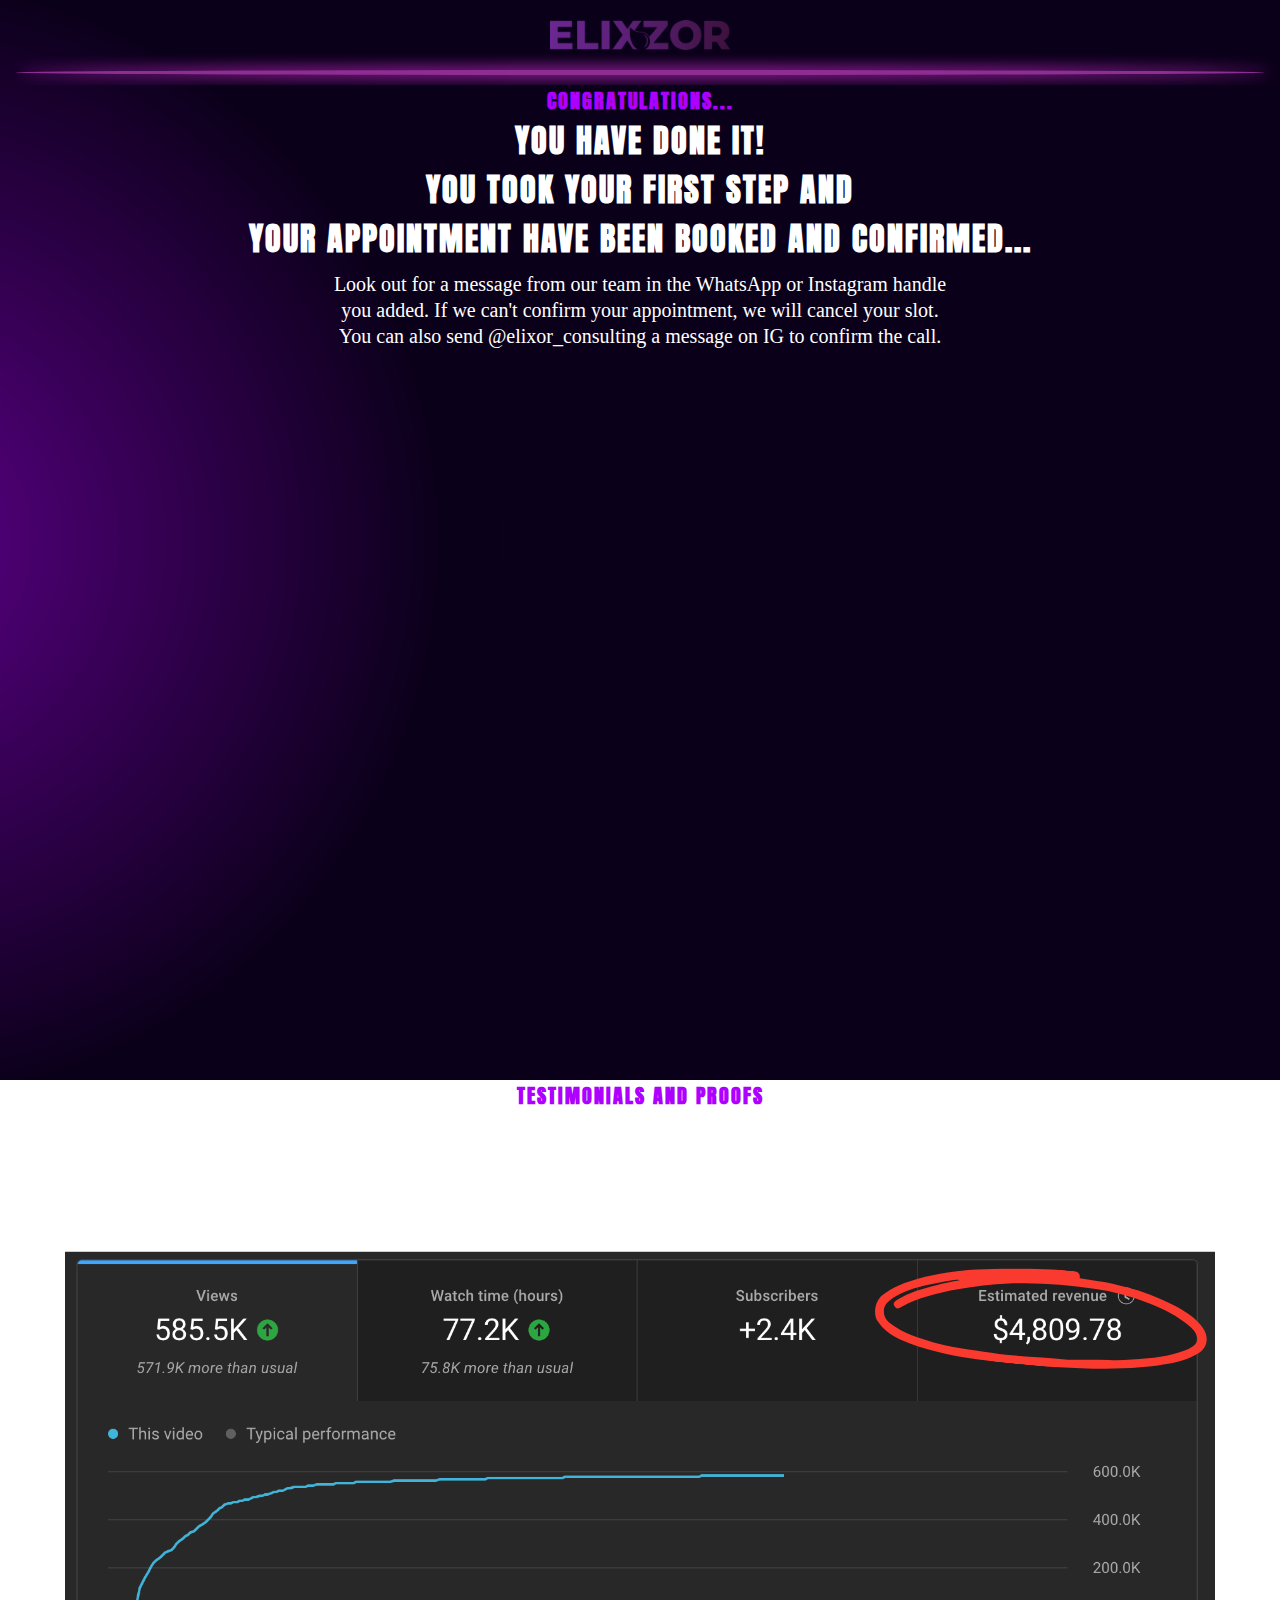
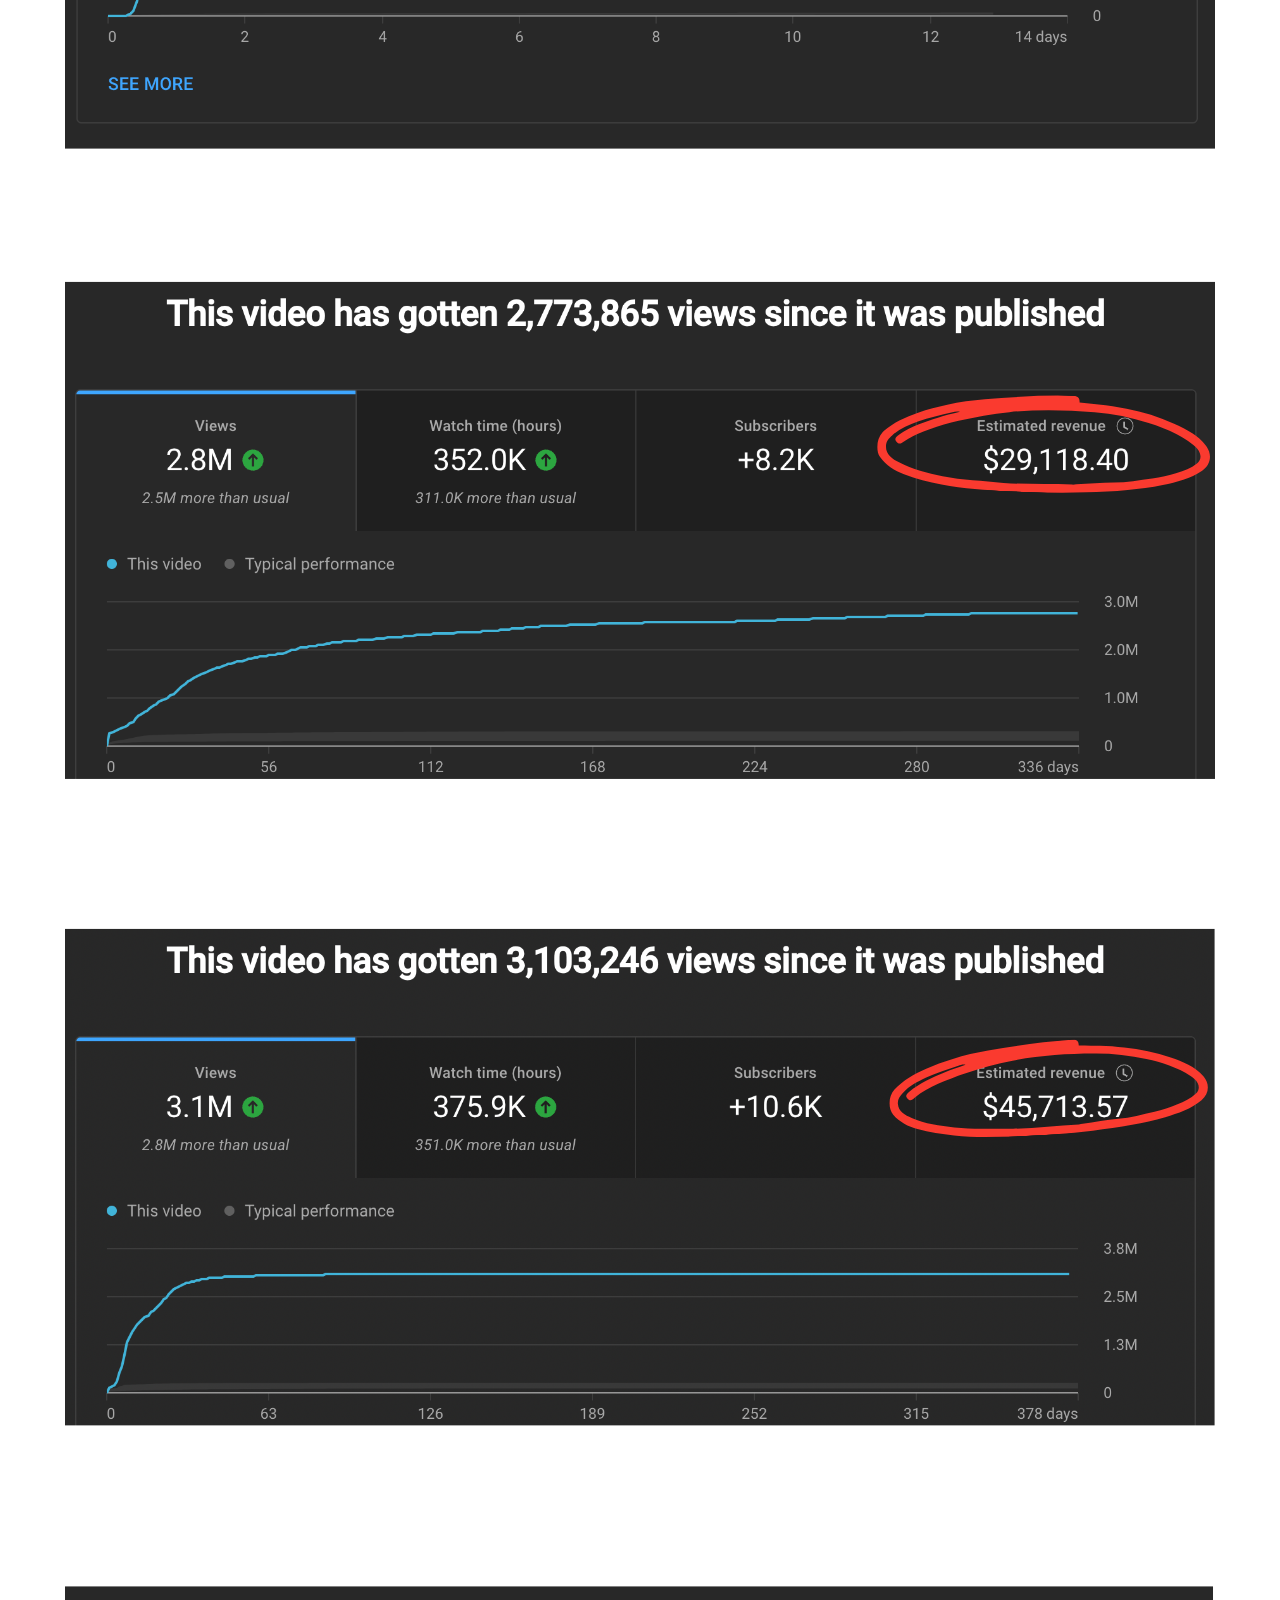
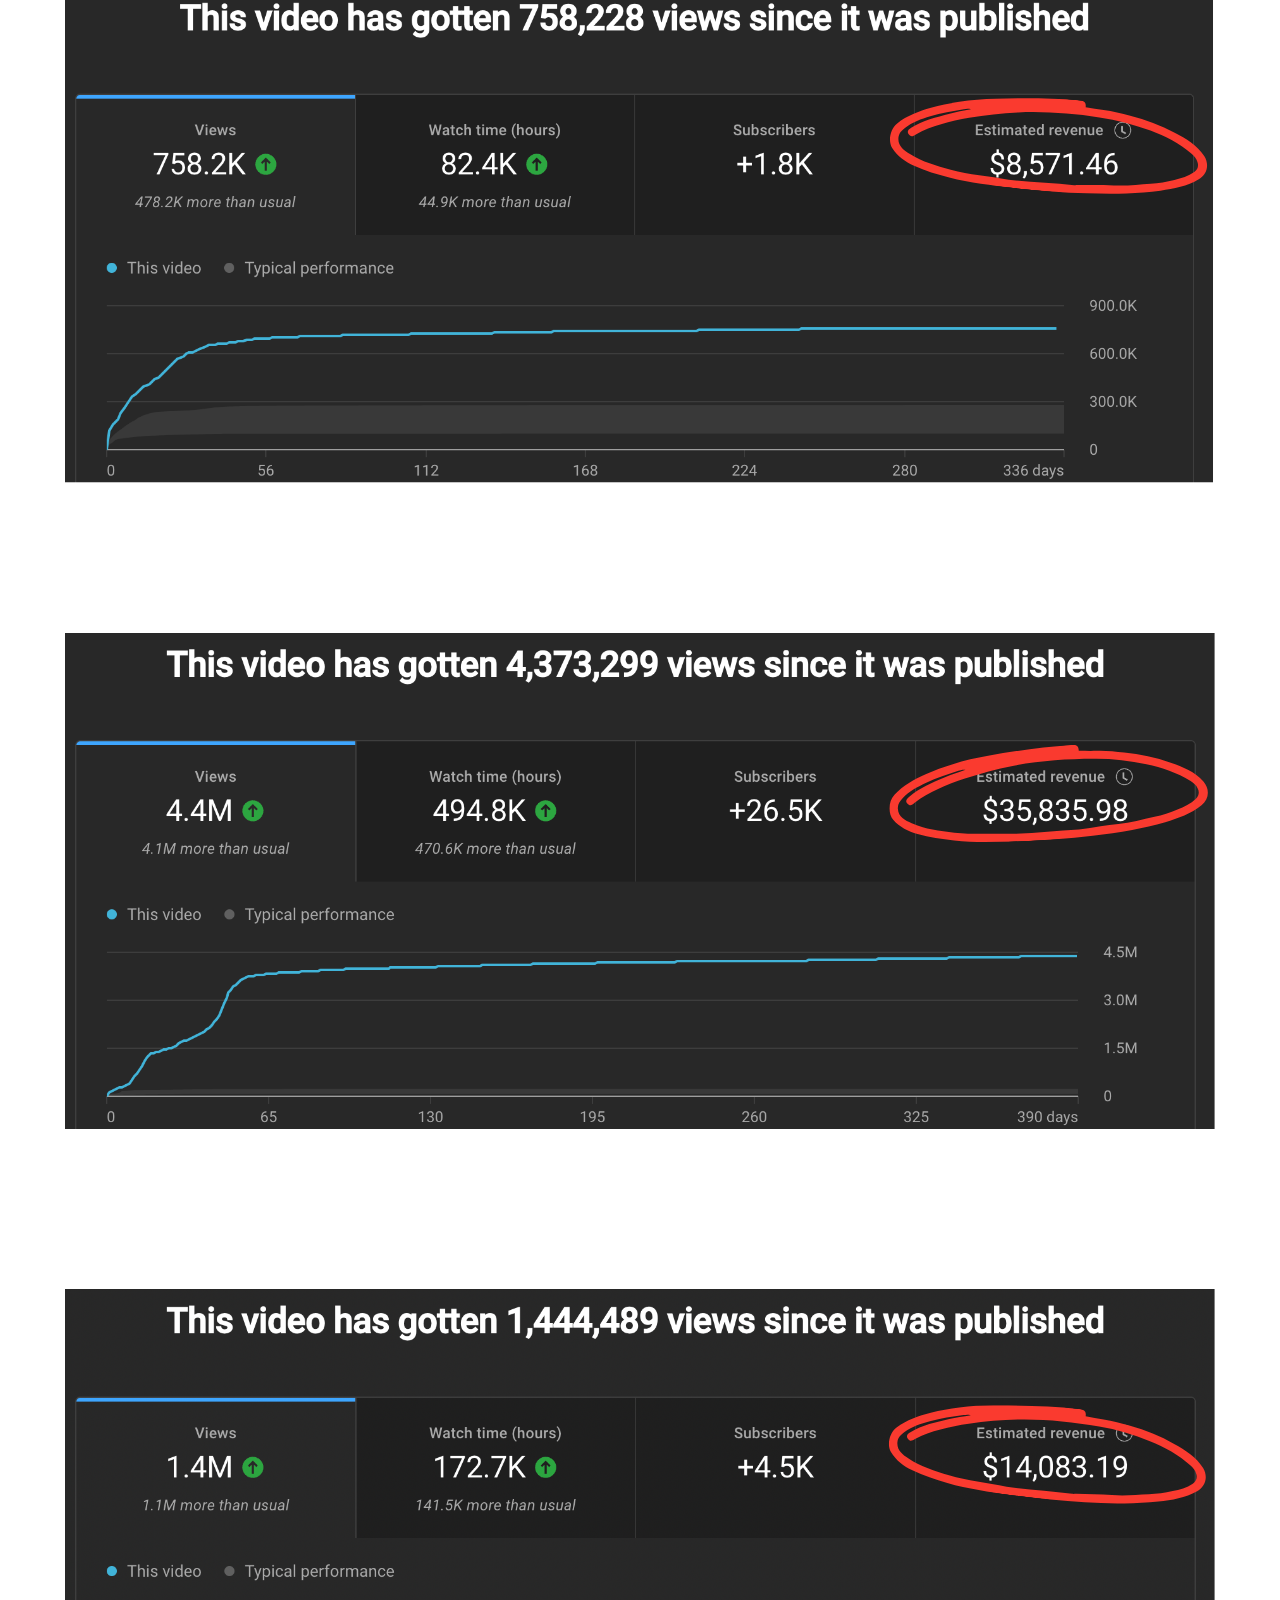
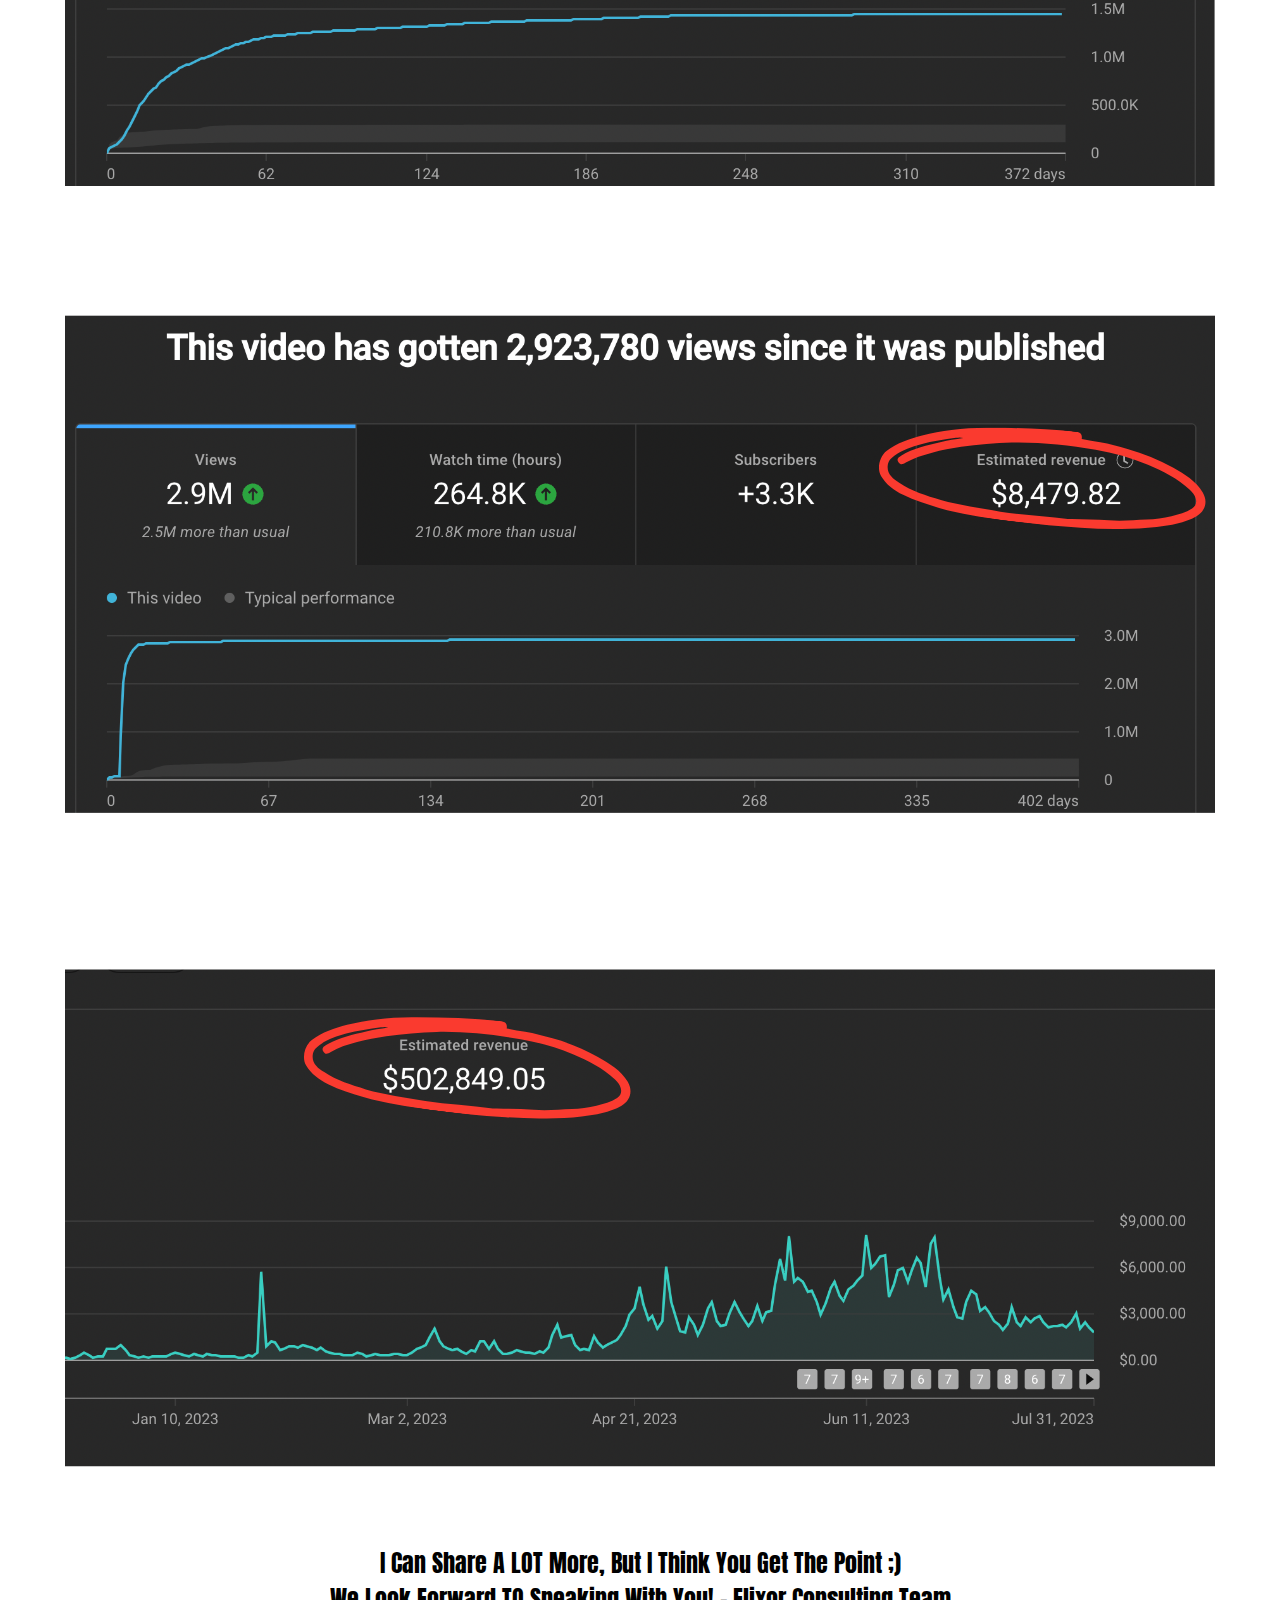
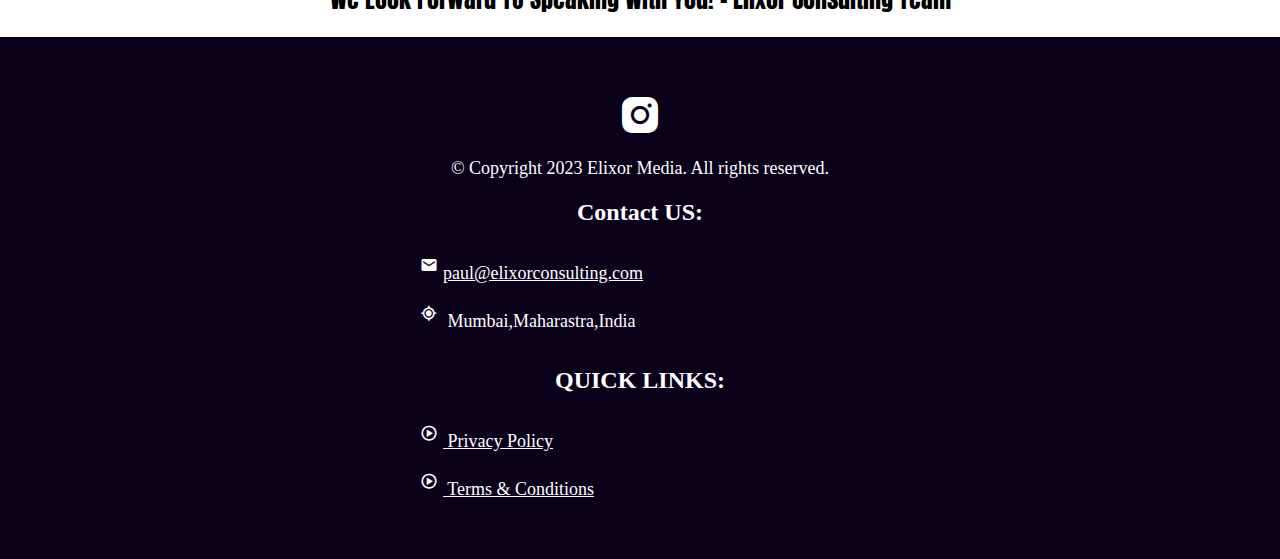
==== thank-you.html @ 04dc98e0 "yyy" ====
<!DOCTYPE html>
<html lang="en">
<head>
    <meta charset="UTF-8">
    <meta name="viewport" content="width=device-width, initial-scale=1.0">
    <link rel="stylesheet" href="style.css">
    <link href='https://unpkg.com/boxicons@2.1.4/css/boxicons.min.css' rel='stylesheet'>
    <title>elixorconsulting</title>
    <!-- Meta Pixel Code -->
<script>
    !function(f,b,e,v,n,t,s)
    {if(f.fbq)return;n=f.fbq=function(){n.callMethod?
    n.callMethod.apply(n,arguments):n.queue.push(arguments)};
    if(!f._fbq)f._fbq=n;n.push=n;n.loaded=!0;n.version='2.0';
    n.queue=[];t=b.createElement(e);t.async=!0;
    t.src=v;s=b.getElementsByTagName(e)[0];
    s.parentNode.insertBefore(t,s)}(window, document,'script',
    'https://connect.facebook.net/en_US/fbevents.js');
    fbq('init', '957424779026861');
    fbq('track', 'PageView');
    </script>
    <noscript><img height="1" width="1" style="display:none"
    src="https://www.facebook.com/tr?id=957424779026861&ev=PageView&noscript=1"
    /></noscript>
    <!-- End Meta Pixel Code -->
</head>
<body>
    <div class="thank">
        <div class="one1">
            <div class="one-img">
                <img src="./assests/5b3d7476.png" alt="" srcset="">
            </div>
            <div class="line"></div>
        </div>
        <div class="start">CONGRATULATIONS...</div>
        <div class="okay">
            <h1>YOU HAVE DONE IT!</h1>
           <h1> YOU TOOK YOUR FIRST STEP AND</h1>
            <h1>YOUR APPOINTMENT HAVE BEEN BOOKED AND CONFIRMED...</h1>
        </div>
        <div class="para">
            <p>Look out for a message from our team in the WhatsApp or Instagram handle</p>
            <p>you added. If we can't confirm your appointment, we will cancel your slot.</p>
            <p>You can also send @elixor_consulting a message on IG to confirm the call.</p>
        </div>
        <div class="vid">
            <iframe width="735" height="413" src="https://www.youtube.com/embed/KShYukipqRw?si=hkBwOd9OcKlFfmcf" title="YouTube video player" frameborder="0" allow="accelerometer; autoplay; clipboard-write; encrypted-media; gyroscope; picture-in-picture; web-share" referrerpolicy="strict-origin-when-cross-origin" allowfullscreen></iframe>
        </div>
    </div>
    <div class="test">
        <div class="start">TESTIMONIALS AND PROOFS</div>
        <div class="okay qwe">
            <h1>THESE ARE RESULTS FORM SINGULAR VIDEO</h1>
        </div>
    </div>
    <div class="images">
        <img src="./assests/1.svg" alt="" srcset="">
        <img src="./assests/2.svg" alt="" srcset="">
        <img src="./assests/3.svg" alt="" srcset="">
        <img src="./assests/4.svg" alt="" srcset="">
        <img src="./assests/5.svg" alt="" srcset="">
        <img src="./assests/6.svg" alt="" srcset="">
        <img src="./assests/7.svg" alt="" srcset="">
        <img src="./assests/8.svg" alt="" srcset="">
    </div>
    <div class="ends">
        <p>I Can Share A LOT More, But I Think You Get The Point ;)</p>
        <p>We Look Forward TO Speaking With You! - Elixor Consulting Team</p>
    </div>
    <div class="six">
        <a href="https://www.instagram.com/criativcity/"><i class='bx bxl-instagram-alt'></i></a>

        <div class="copy">
            <p>© Copyright 2023 Elixor Media. All rights reserved.</p>
        </div>
        <div class="cont">
            <p class="contact">Contact US:</p>
            <div class="paul">
                <a href="mailto:paul@elixorconsulting.com"><i class='bx1 bx bxs-envelope' style='color:#ffffff' ></i>paul@elixorconsulting.com</a>
                <p><i class='bx bx1 bx-current-location'></i> Mumbai,Maharastra,India</p>
            </div>
        </div>
        <div class="cont">
            <p class="contact">QUICK LINKS:</p>
            <div class="paul">
                <p><a href="./privacy-policy.html"><i class="bx bx1 bx-play-circle"></i> Privacy Policy</a></p>
                <p><a href="./terms-conditions.html"><i class="bx bx1  bx-play-circle"></i> Terms & Conditions</a></p>
            </div>
        </div>
    </div>
</body>
</html>
---- style.css ----
@import url('https://fonts.googleapis.com/css2?family=Anton&display=swap');
@import url('https://fonts.googleapis.com/css2?family=Noto+Sans:ital,wght@0,100..900;1,100..900&display=swap');
@import url('https://fonts.googleapis.com/css2?family=Montserrat:ital,wght@0,100..900;1,100..900&display=swap');


*{
    margin: 0;
    padding: 0;
    overflow-x: hidden;
}
::-webkit-scrollbar{
    width: 0px;
}
.one{
    /* background-color: #0B001A; */
    height: 120vh;
    background-image: url("./assests/Copy\ of\ website\ content\ \(1920\ x\ 1080\ px\).svg");
    background-repeat: no-repeat;
    width: 100%;
}

.one-img{
    display: flex;
    justify-content: center;
}
.one-img img{
    height: 30px;
    width: 180px;
    margin:20px 30px;
}
.line{
    height: 5px;
    border-radius: 70%;
    margin: 0px  15px 10px 15px;
    box-shadow:5px 0px 15px 1px #FF33FF;
    background-color:#8E2D92;
}
.one1-text{
    height: 50px;
    display: flex;
    justify-content: center;
    align-items: center;
    color: white;
    font-size: 20px;
    gap: 40px;
}
.one1-text .bx {
    color: white;
    font-size: 50px;
}    
.one-head{
    text-align: center;
}                                                                                                                                                                            
.start{
    color:#ad00ff;
    font-size: 20px;
    font-weight: bold;
    font-family: 'Anton';
    text-align: center;
    letter-spacing: 2PX;
}
.okay{
    letter-spacing: 2PX;
    color:#fff;
font-family: 'Anton';
    text-align: center;
    margin-bottom: 10px;
}
iframe{
    border-radius: 25px;
    margin: 20px;
}
.one-button img {
    /* margin-bottom: 30px; */
    cursor: pointer;
    width: 400px;
}
.lit{
    color: white;
    font-family: 'Anton';
    font-size: 15px;
}
.one-end{
    /* margin: 50px 25px; */
}
.two{
    background-color: black;
    height: 320vh;
    display: flex;
    flex-direction: column;
    align-items: center;
}
.two-desc{
    color: white;
}
.two-desc p{
    font-size: 21px;
    font-family: 'Noto Sans';
    margin: 0 20px;
}
.desc-high{
    width: 600px;
    margin: 0 20px;
    padding: 20px 40px;
}
.pre{
    margin: 10px 0;
    color: white;
    gap: 5px;
    font-size: 20px;
    display: flex;
    font-weight: 700;
    flex-direction: column;
    justify-content: center;
}
.pre .bx{
    font-size: 20px;
}
.pre p{
    font-weight: 400;
    font-size: 18px;
}

.jou{
    margin: 50px 0 0 0;
}
.twov{
    display: flex;
    justify-content: center;
    align-items: center;
    flex-direction: column;
}

.two-ver{
    background-color: #fb0032;
    height: 170vh;
    margin-top: -10px;
    box-shadow: 0px 5px 20px rgb(255, 7, 73);
    width: 6px;
    border-radius: 25px;

}
.mil-end{
    display: flex;
    justify-content: center;
    align-items: center;
    flex-direction: column;
}
.ver1{
height: 50px;
margin-top: -85px;
margin-left: -3px;
border-radius: 0 ;
}
.img1{
    height: 200px;
    width: 200px;
    margin-top: -165vh;
    padding: 30px;
}
.img2 , .img3 , .img4 ,.img5{
    height: 200px;
    width: 200px;
    padding: 30px;
}
.mil{
    display: flex;
    margin-left: 150px;
    justify-content: center;
    align-items: center;
}
.two-one{
    margin-left: 160px;
}
.two-one-con{
    display: flex;
    gap: 5px;
    margin: 60px 0;
}
.two-one-con-one{
    font-size: 132px;
    color: #74251a;
    font-weight: bold;
    font-family: 'Anton';
}
.month{
    margin-left: 10px;
    display: flex;
    flex-direction: column;
    height: 100px;
    margin: 25px 0;
}
.month span{
    font-size: 40px;
    font-family: 'Anton';
    color: #74251a;
}
.mon{
    font-family: 'Anton';
    font-size: 26px;
    color: #333333;
    margin-left: 50px;
    float: right;
}
.art{
    color: white;
    font-size: 26px;
    font-family: 'Anton';
}
.mon2{
    font-family: 'Anton';
    font-size: 26px;
    color: #333333;
    margin-left: 10px;
    float: right;
}
.art2{
    margin-left: 8px;
}
.rig{
    margin-left: 80px;
}

.two-two{
    display: flex;
    flex-direction: column;
}
.two-two-one{
    margin: 50px;
    padding: 30px 0;
     color: white;
     font-size: 30px;
}
.btn{
    margin-top: -20px;
}



.three{
    display: flex;
    flex-direction: column;
    align-items: center;
}
.three-con{
    font-size: 18px;
    font-family: 'Noto Sans';
    display: flex;
    flex-direction: column;
    gap: 20px;
    padding: 20px;
    margin-left:  100px;
}
.three-con span{
    font-weight: bold;
}
h3{
    text-align: center;
    font-family: 'Noto Sans';
    color: #ad00ff;
}

.faqs {
    font-family: 'Noto Sans';
    margin-bottom: 20px;
    width: 60%;
    border: solid white;
    border-radius: 25px;
}

.line2{
    width: 95%;
    margin:0 20px;
    height: 1px;
    background-color: #fff;
}
.question {
    background:transparent; 
    color: #fff;
    padding: 20px;
    cursor: pointer;
    font-size: 18px;
    font-weight: bold;
    border: none;
    outline: none;
    text-align: left;
    width: 100%;
    height: 64px;
    border-radius: 25px;
    display: flex;
    justify-content: space-between;
    align-items: center;
}

.question i {
    transition: transform 0.3s ease;
    font-size: 24px; 
    color: #fff; 
}

.faq.active i {
    transform: rotate(180deg); 
}

.answer {
    padding: 0 18px;
    /* background-color:#ad00ff; */
    color: #fff;
    height: 50px;
    border-radius: 25px;
    padding: 20px;
    display: none;
    overflow: hidden;
    transition: max-height 0.2s ease-out;
    font-size: 16px;
}

.faq.active .answer {
    display: block;
}
/* 
.question:hover {
    background-color: #52006e; 
} */


.four{
background-color: black;
background-image: url("./assests/Copy\ of\ website\ content\ \(Website\)\ \(10\).svg");
padding: 30px 100px;
display: flex;
flex-direction: column;
justify-content: center;
align-items: center;
}
h1{
    text-align: center;
    font-family: 'Anton';
    color: white;
}
.five{
    /* background-color: #0B001A; */
    background-image: url("./assests/Copy\ of\ website\ content\ \(1920\ x\ 1080\ px\).svg");
    background-repeat: no-repeat;
    height: 100vh;
}

.proof h1{
    color: black;
}
.six{
    background-color: #0B001A; 
    height: 58vh;
    display: flex;
    flex-direction: column;
    justify-content: center;
    align-items: center;
    color: white;
}
.six .bx{
    color: white;
    font-size: 48px;
    margin-top: 10px;
}
.copy{
    margin-top: 15px;
    font-size: 18px;
   
}
.cont{
    padding: 20px 0 0 0;
   
}
.contact{
    font-size: 24px;
    font-weight: bold;
    text-align: center;
}
.paul{
    padding: 15px 0;
    width: 450px;
    font-size: 18px;
    display: flex;
    flex-direction: column;
    gap: 5px;
    justify-content: center;
}
.paul a{
    color: white;
}
.paul .bx1{
    font-size: 18px;
    padding: 5px;
}

.pp-one{
    background-color: #0B001A;
    color: white;
}
.pp-one h1{
    font-size: 42px;
}
.list{
    display: flex;
    flex-direction: column;  
    display: flex;
    align-items: center;
    flex-direction: column;
    padding: 40px 0;
}
.list1{
    display: flex;
    width: 65%;
    flex-direction: column;
    font-size: 20px;
    gap: 20px;
    padding: 20px 0;
}
.proof{
    padding: 40px;
}
.sp{
    font-size: 14px;
}
.videos2{
    display: flex;
    flex-direction: column;
    justify-content: center;
    align-items: center;
    padding: 50px 0;
    gap: 50px;
}
.videos2 video{
    width: 1100px;
    align-items: center;
}
.video6{
    display: flex;
    gap: 50px;
    justify-content: center;
    align-items: center;
    flex-direction: column;
}
.video6 video {
    height: 640px;
    width: 360px;
    padding: 0 20px;
}
.thank{
    background-image: url("./assests/Copy\ of\ website\ content\ \(1920\ x\ 1080\ px\).svg");
    height: 120vh;
}
.para{
    display: flex;
    justify-content: center;
    align-items: center;
    flex-direction: column;
    color: white;
    font-size: 20px;
    gap: 3px;
}
.vid{
    display: flex;
    justify-content: center;
    align-items: center;
    margin: 30px;
}
.qwe{
    color: black;
}
.images{
    display: flex;
    justify-content: center;
    align-items: center;
    flex-direction: column;
}
.images img{
    width: 1150px;
}
.ends{
    display: flex;
    justify-content: center;
    align-items: center;
    flex-direction: column;
    font-size: 24px;
    padding-bottom:20px ;
    font-family: 'Anton';
}
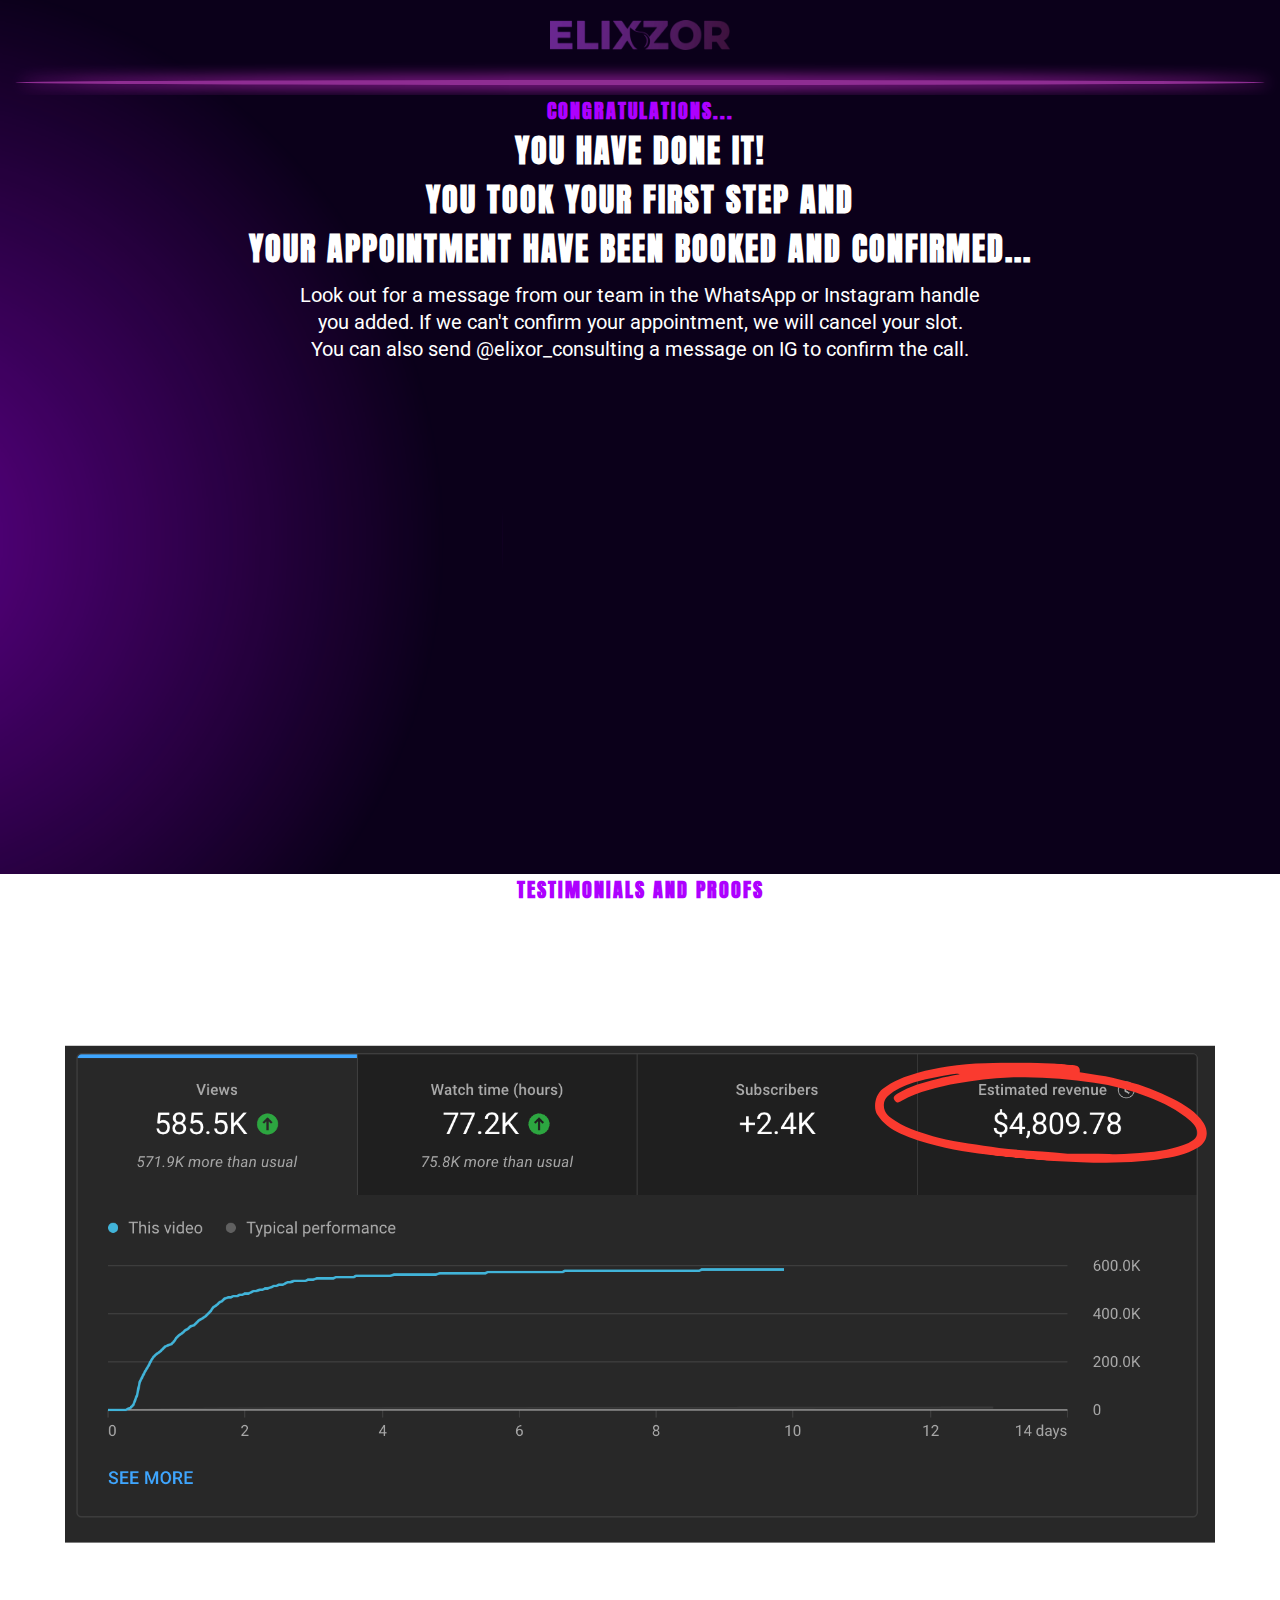
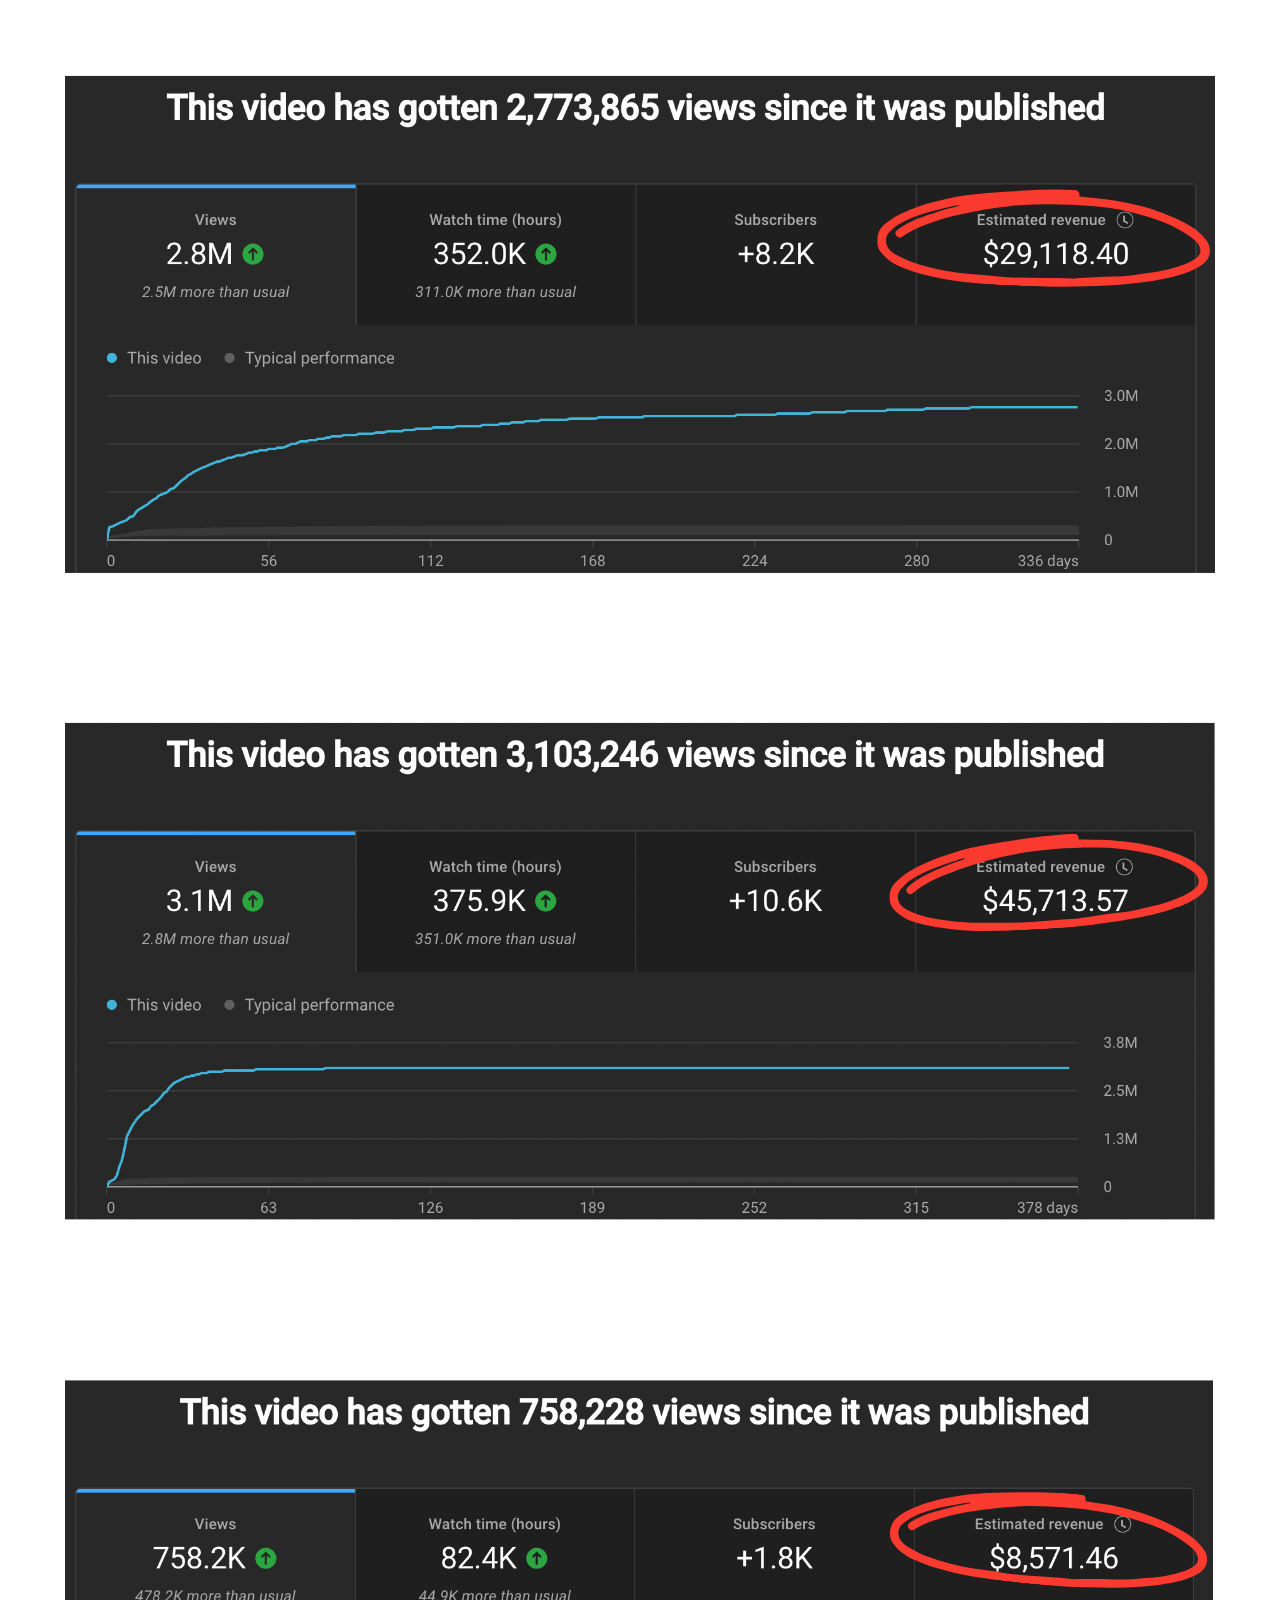
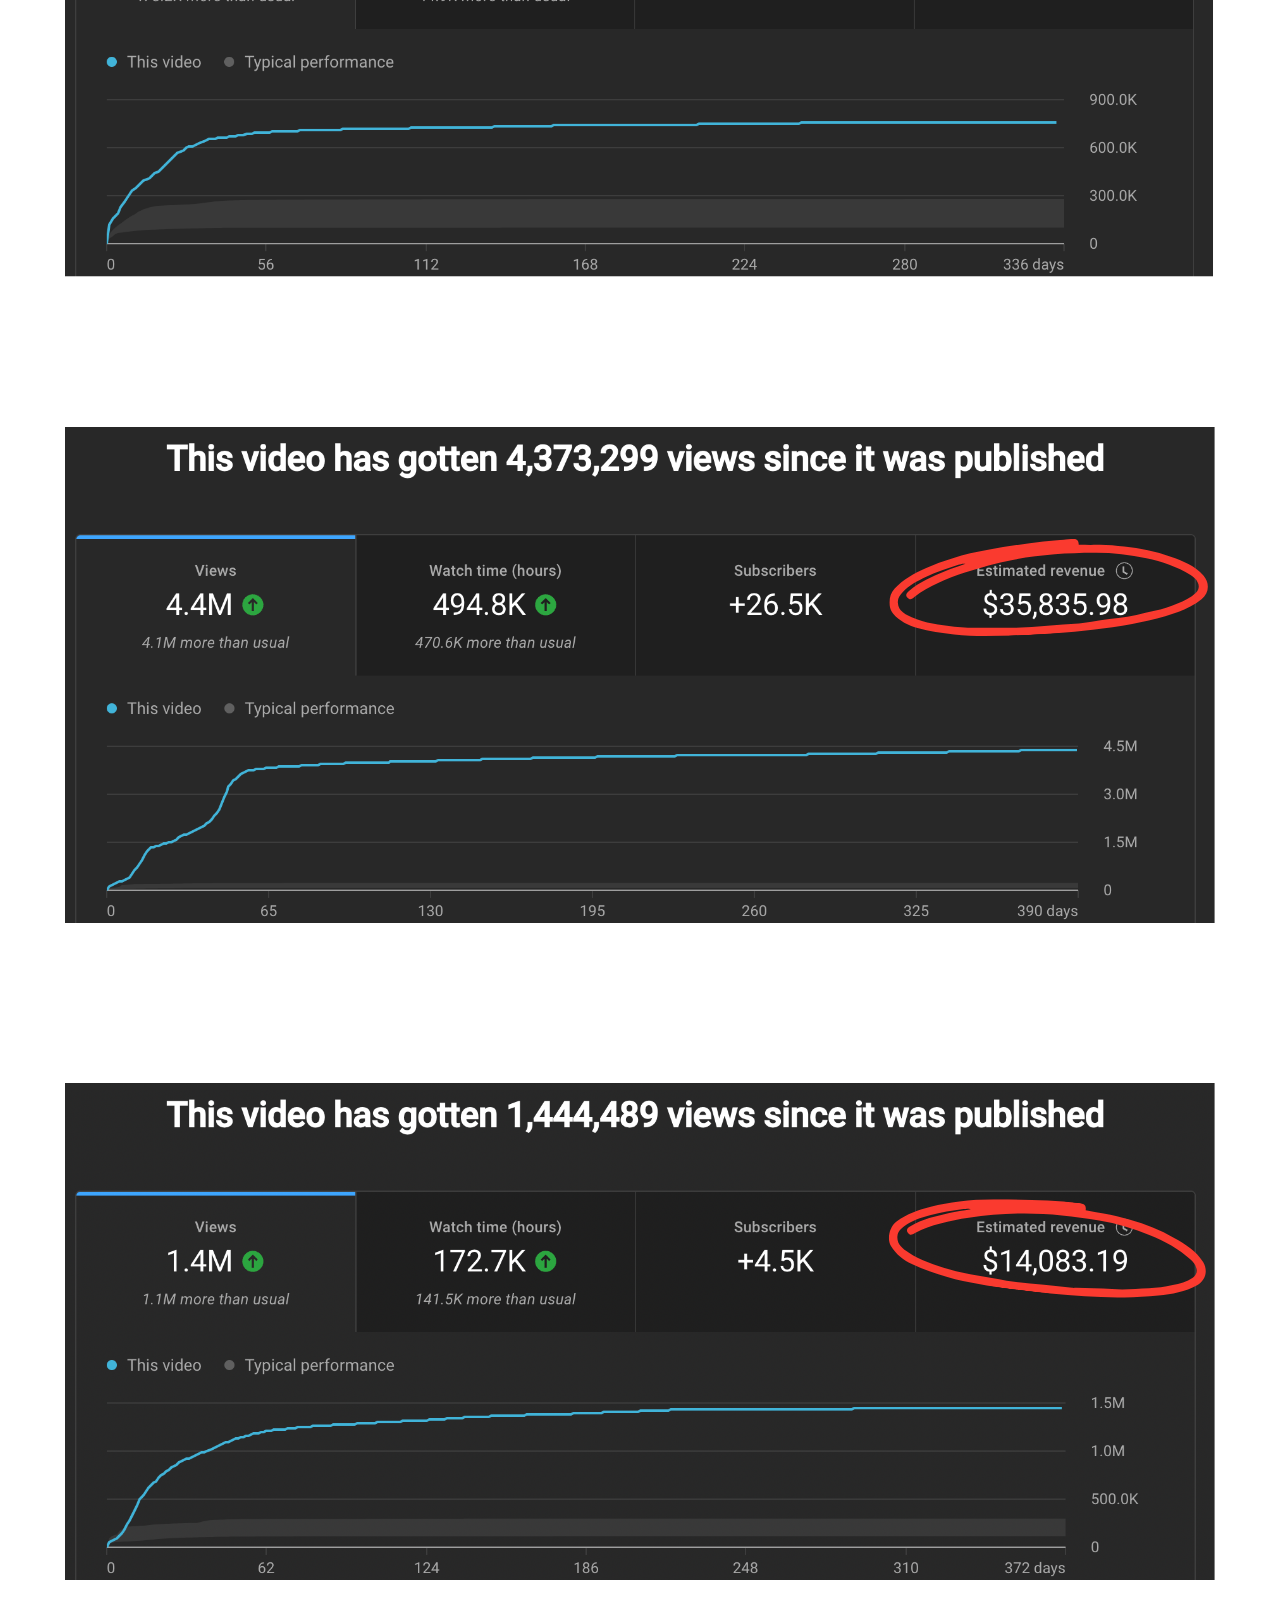
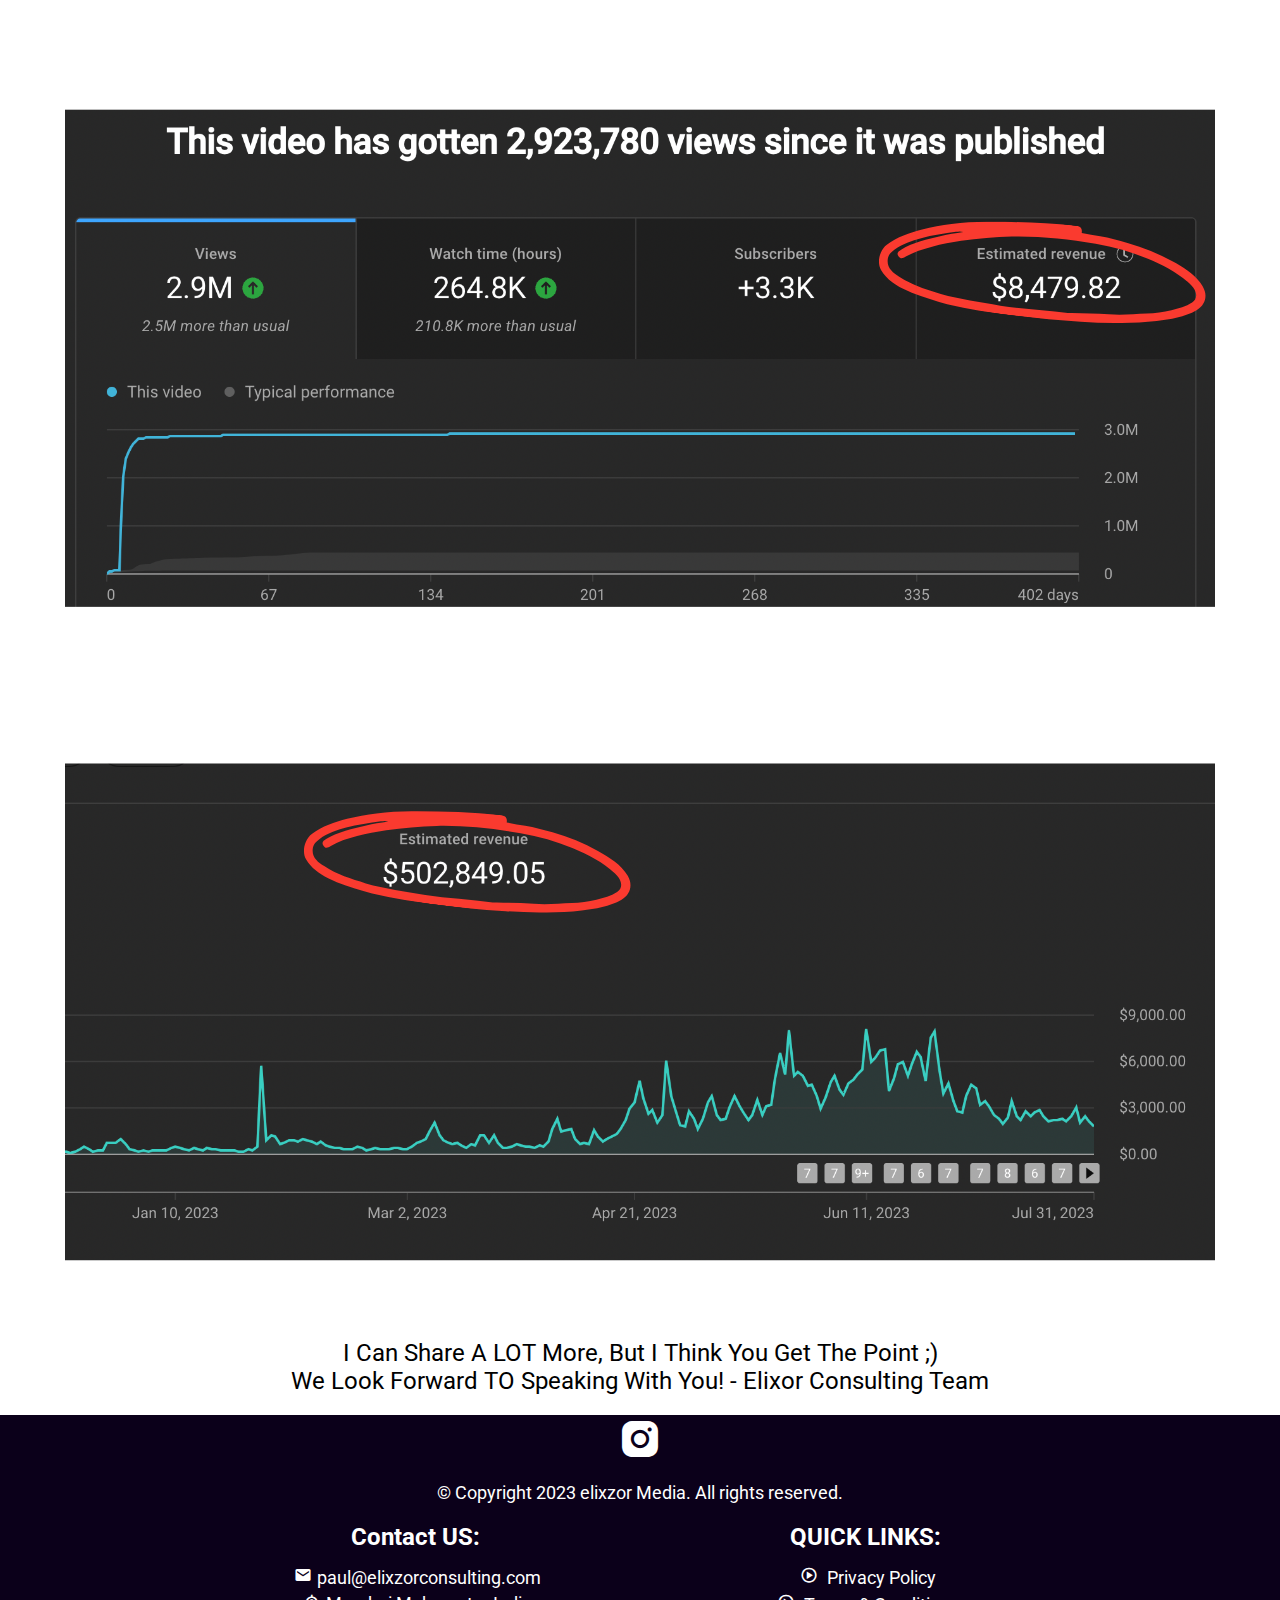
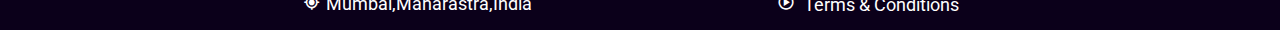
==== commit c4c195b6: "jlk" ====
--- a/thank-you.html
+++ b/thank-you.html
@@ -67,16 +67,16 @@
         <p>I Can Share A LOT More, But I Think You Get The Point ;)</p>
         <p>We Look Forward TO Speaking With You! - Elixor Consulting Team</p>
     </div>
-    <div class="six">
+    <div class="six" id="six">
         <a href="https://www.instagram.com/criativcity/"><i class='bx bxl-instagram-alt'></i></a>
 
         <div class="copy">
-            <p>© Copyright 2023 Elixor Media. All rights reserved.</p>
+            <p>© Copyright 2024 elixzor Media. All rights reserved.</p>
         </div>
         <div class="cont">
             <p class="contact">Contact US:</p>
             <div class="paul">
-                <a href="mailto:paul@elixorconsulting.com"><i class='bx1 bx bxs-envelope' style='color:#ffffff' ></i>paul@elixorconsulting.com</a>
+                <a href="mailto:paul@elixzorconsulting.com"><i class='bx1 bx bxs-envelope' style='color:#ffffff' ></i>paul@elixzorconsulting.com</a>
                 <p><i class='bx bx1 bx-current-location'></i> Mumbai,Maharastra,India</p>
             </div>
         </div>
@@ -88,5 +88,28 @@
             </div>
         </div>
     </div>
+    <div class="six1" id="six1">
+        <a href="https://www.instagram.com/criativcity/"><i class='bx bxl-instagram-alt'></i></a>
+
+        <div class="copy">
+            <p>© Copyright 2023 elixzor Media. All rights reserved.</p>
+        </div>
+        <div class="footer" style="display: flex;">
+            <div class="cont">
+                <p class="contact">Contact US:</p>
+                <div class="paul">
+                   <p> <a href="mailto:paul@elixzorconsulting.com"><i class='bx2 bx bxs-envelope' style='color:#ffffff' ></i>paul@elixzorconsulting.com</a></p>
+                    <p><i class='bx bx2 bx-current-location'></i> Mumbai,Maharastra,India</p>
+                </div>
+            </div>
+            <div class="cont">
+                <p class="contact">QUICK LINKS:</p>
+                <div class="paul">
+                    <p><a href="./privacy-policy.html"><i class="bx bx2 bx-play-circle"></i> Privacy Policy</a></p>
+                    <p><a href="./terms-conditions.html"><i class="bx bx2  bx-play-circle"></i> Terms & Conditions</a></p>
+                </div>
+            </div>
+        </div>
+    </div>
 </body>
 </html>--- a/style.css
+++ b/style.css
@@ -1,21 +1,25 @@
 @import url('https://fonts.googleapis.com/css2?family=Anton&display=swap');
 @import url('https://fonts.googleapis.com/css2?family=Noto+Sans:ital,wght@0,100..900;1,100..900&display=swap');
 @import url('https://fonts.googleapis.com/css2?family=Montserrat:ital,wght@0,100..900;1,100..900&display=swap');
-
+@import url('https://fonts.googleapis.com/css2?family=Anton+SC&display=swap');
+@import url('https://fonts.googleapis.com/css2?family=Roboto:ital,wght@0,100;0,300;0,400;0,500;0,700;0,900;1,100;1,300;1,400;1,500;1,700;1,900&display=swap');
 
 *{
     margin: 0;
     padding: 0;
     overflow-x: hidden;
+    font-family: 'Roboto';
+}
+a{
+    text-decoration: none;
 }
 ::-webkit-scrollbar{
     width: 0px;
 }
 .one{
-    /* background-color: #0B001A; */
-    height: 120vh;
-    background-image: url("./assests/Copy\ of\ website\ content\ \(1920\ x\ 1080\ px\).svg");
+    background-image: url("./assests/Copy\ of\ website\ content\ \(1920\ x\ 1080\ px\)\ \(1\).png");
     background-repeat: no-repeat;
+    background-size: cover;
     width: 100%;
 }
 
@@ -31,7 +35,7 @@
 .line{
     height: 5px;
     border-radius: 70%;
-    margin: 0px  15px 10px 15px;
+    margin: 10px  15px;
     box-shadow:5px 0px 15px 1px #FF33FF;
     background-color:#8E2D92;
 }
@@ -85,7 +89,7 @@
 }
 .two{
     background-color: black;
-    height: 320vh;
+    /* height: 320vh; */
     display: flex;
     flex-direction: column;
     align-items: center;
@@ -260,89 +264,62 @@
     color: #ad00ff;
 }
 
-.faqs {
-    font-family: 'Noto Sans';
-    margin-bottom: 20px;
-    width: 60%;
-    border: solid white;
-    border-radius: 25px;
-}
+
 
 .line2{
     width: 95%;
-    margin:0 20px;
+    margin:5px 20px;
     height: 1px;
     background-color: #fff;
 }
-.question {
-    background:transparent; 
-    color: #fff;
-    padding: 20px;
-    cursor: pointer;
+
+.question{
+    font-size: 22px;
+    margin:10px 20px;
+    font-family: 'Anton';
+    font-weight: bold;
+    color: white;
+}
+.answer{
     font-size: 18px;
-    font-weight: bold;
-    border: none;
-    outline: none;
-    text-align: left;
-    width: 100%;
-    height: 64px;
-    border-radius: 25px;
-    display: flex;
-    justify-content: space-between;
-    align-items: center;
-}
-
-.question i {
-    transition: transform 0.3s ease;
-    font-size: 24px; 
-    color: #fff; 
-}
-
-.faq.active i {
-    transform: rotate(180deg); 
-}
-
-.answer {
-    padding: 0 18px;
-    /* background-color:#ad00ff; */
-    color: #fff;
-    height: 50px;
-    border-radius: 25px;
-    padding: 20px;
-    display: none;
-    overflow: hidden;
-    transition: max-height 0.2s ease-out;
-    font-size: 16px;
-}
-
-.faq.active .answer {
-    display: block;
-}
-/* 
-.question:hover {
-    background-color: #52006e; 
-} */
-
-
+    color: white;
+    margin: 10px 20px;
+}
 .four{
 background-color: black;
-background-image: url("./assests/Copy\ of\ website\ content\ \(Website\)\ \(10\).svg");
+background-image: url("./assests/content1.png");
 padding: 30px 100px;
 display: flex;
 flex-direction: column;
 justify-content: center;
 align-items: center;
-}
+background-size: cover;
+}
+.automation{
+    display: flex;
+    justify-content: center;
+    font-weight: bold;
+    margin-top: 10px;
+    border: 1px solid white;
+    flex-direction: column;
+    width: 600px;
+    border-radius: 20px;
+}
+
+
+
 h1{
     text-align: center;
     font-family: 'Anton';
     color: white;
 }
 .five{
-    /* background-color: #0B001A; */
     background-image: url("./assests/Copy\ of\ website\ content\ \(1920\ x\ 1080\ px\).svg");
     background-repeat: no-repeat;
-    height: 100vh;
+}
+.calendly-inline-widget{
+    overflow: hidden;
+    height: 700px;
 }
 
 .proof h1{
@@ -356,6 +333,9 @@
     justify-content: center;
     align-items: center;
     color: white;
+}
+#six{
+    display: none;
 }
 .six .bx{
     color: white;
@@ -393,6 +373,33 @@
     padding: 5px;
 }
 
+.six1{
+    background-color: #0B001A; 
+    display: flex;
+    flex-direction: column;
+    justify-content: center;
+    align-items: center;
+    color: white;
+}
+.six1 .paul .bx1{
+    font-size: 18px;
+    padding: 5px;
+}
+
+.six1 .paul p{
+    display: flex;
+    justify-content: center;
+    
+    text-align: center;
+}
+.six1 .bx{
+    color: white;
+    font-size: 48px;
+}
+.six1 .paul .bx2{
+    font-size: 18px;
+    margin:0 5px;
+}
 .pp-one{
     background-color: #0B001A;
     color: white;
@@ -448,7 +455,7 @@
 }
 .thank{
     background-image: url("./assests/Copy\ of\ website\ content\ \(1920\ x\ 1080\ px\).svg");
-    height: 120vh;
+    /* height: 120vh; */
 }
 .para{
     display: flex;
@@ -485,4 +492,279 @@
     font-size: 24px;
     padding-bottom:20px ;
     font-family: 'Anton';
-}+}
+
+
+@media (max-width:1280px) {
+    
+    .one1-text{
+        font-size: 16px;
+        gap: 0;
+    }
+    .one{
+        background-image: url("./assests/copy.png");
+        background-repeat: no-repeat;
+        background-size: cover;
+    }
+    .one ,.two{
+        height: auto;
+    }
+    .ver1{
+        display: none;
+    }
+    .img1{
+        margin-top: -150vh;
+        padding: 0;
+    }
+    .two-ver{
+        height: 150vh;
+        margin:0;
+    }
+    .two-two-one{
+        padding: 15px 0;
+        font-size: 28px;
+        margin: 30px 25px;
+    }
+    .two-two{
+        gap: 10px;
+    }
+    .two-one{
+        margin-left: 0;
+    }
+    .twov{
+        overflow: hidden;
+    }
+    .rig{
+        margin-left:50px;
+    }
+    .btn{
+        margin-top: -70px;
+        margin-left: -50px;
+    }
+    .mil{
+        margin-top: -40px;
+        margin-left: 20px;
+    }
+    .mon{
+        margin: 0;
+        font-size: 20px;
+    }
+    .mon2{
+    font-size: 24px;
+    margin-left: 0;
+    }
+    .art{
+        font-size: 20px;
+    }
+    .month{
+        height: 150px;
+    }
+    .com{
+        width: 200px;
+    }
+    .four{
+        background-color: black;
+        background-image: none;
+    }
+    .automation{
+        background-image: url("./assests/content2.png");
+        background-repeat: no-repeat;
+        background-size: cover;
+        background-color: black;
+    }
+    }
+@media (max-width:799px) {
+.six{
+    display: flex;
+}
+#six1{
+    display: none;
+}
+.one1-text{
+    font-size: 16px;
+    gap: 0;
+}
+.one ,.two{
+    height: auto;
+}
+.ver1{
+    display: none;
+}
+.img1{
+    margin-top: -150vh;
+    padding: 0;
+}
+.two-ver{
+    height: 150vh;
+    margin:0;
+}
+.two-two-one{
+    padding: 15px 0;
+    font-size: 28px;
+    margin: 30px 25px;
+}
+.two-two{
+    gap: 10px;
+}
+.two-one{
+    margin-left: 0;
+}
+.twov{
+    overflow: hidden;
+}
+.rig{
+    margin-left:50px;
+}
+.btn{
+    margin-top: -70px;
+    margin-left: -50px;
+}
+.mil{
+    margin-top: -40px;
+    margin-left: 20px;
+}
+.mon{
+    margin: 0;
+    font-size: 20px;
+}
+.mon2{
+font-size: 24px;
+margin-left: 0;
+}
+.art{
+    font-size: 20px;
+}
+.month{
+    height: 150px;
+}
+.com{
+    width: 200px;
+}
+.four{
+    padding: 30px 0;
+    background-color: black;
+    background-image: none;
+}
+.video6 video{
+    width: 660px;
+}
+.calendly-inline-widget{
+    width: 700px;
+    height: 120vh;
+    margin-left: 10px;
+
+}
+.five{
+    height: 143vh;
+    background-repeat: repeat;
+    padding: 10px;
+}
+.automation{
+    width: 375px;
+    background-image: url("./assests/content2.png");
+    background-repeat: no-repeat;
+    background-size: cover;
+    background-color: black;
+}
+.para ,.ends{
+    padding: 20px;
+}
+.images img{
+    width: 375px;
+}
+}
+@media (max-width:477px) {
+    .mil{
+        margin-top: 10px;
+    }
+    .automation{
+        width: 325px;
+    background-color: black;
+        background-image: url("./assests/content2.png");
+        background-repeat: no-repeat;
+        background-size: cover;
+    }
+    .calendly-inline-widget{
+       width: 325px;
+    }
+    .video6 video{
+        height: 340px;
+    }
+    .videos2 video{
+        width: 300px;
+    }
+    .three-con{
+        margin: 0;
+    }
+    .copy{
+        text-align: center;
+        width: 350px;
+    }
+    .paul{
+        text-align: center;
+    }
+    .paul .bx1{
+        padding: 0 5px;
+        font-size: 20px;
+    }
+    .six{
+    display: block;
+    }
+    .faqs{
+        width: 90%;
+    }
+    .desc-high{
+        width: 300px;
+    }
+    .two-desc{
+        width: 350px;
+    }
+    .one-button img{
+        width: 350px;
+    }
+    iframe{
+        margin: 0;
+        width: 350px;
+    }
+    .one1-text .bx{
+        font-size: 18px;
+    }
+    .twov{
+        display: none;
+    }
+    .two-two-one{
+        margin: 30px 0;
+        font-size: 20px;
+        padding: 25px 0;
+    }
+    .two-one-con{
+        margin: auto;
+    }
+    .two-one-con-one{
+        font-size: 100px;
+    }
+    .month span{
+        font-size: medium;
+    }
+    .com{
+        width: 200px;
+    }
+    .rig{
+        margin-left: 50px;
+    }
+   .bus{
+    margin: 10px 0;
+   }
+   .one1-text{
+    font-size: 10px;
+   }
+   .two-two{
+    margin-top: -50px;
+   }
+   .btn{
+    margin: -50px 0 0 0;
+   }
+   #six{
+    display:flex ;
+   }
+}
